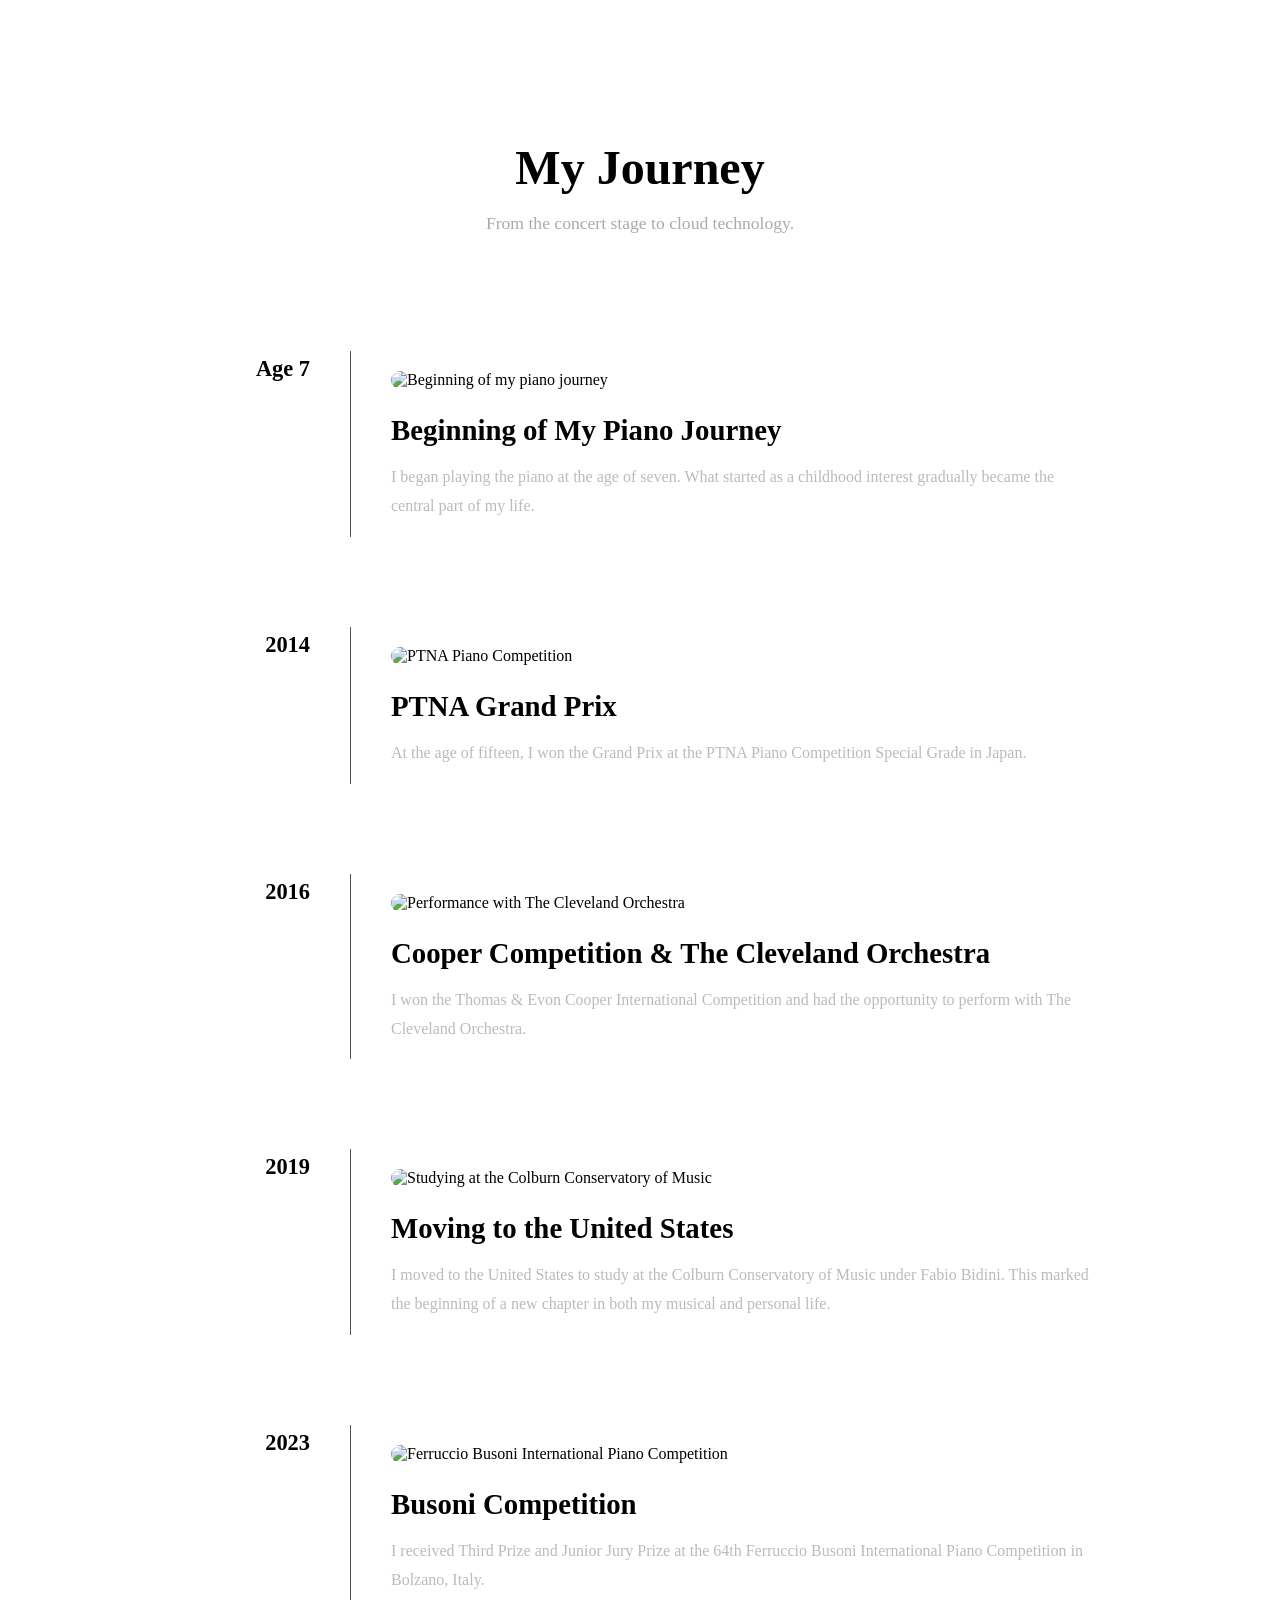
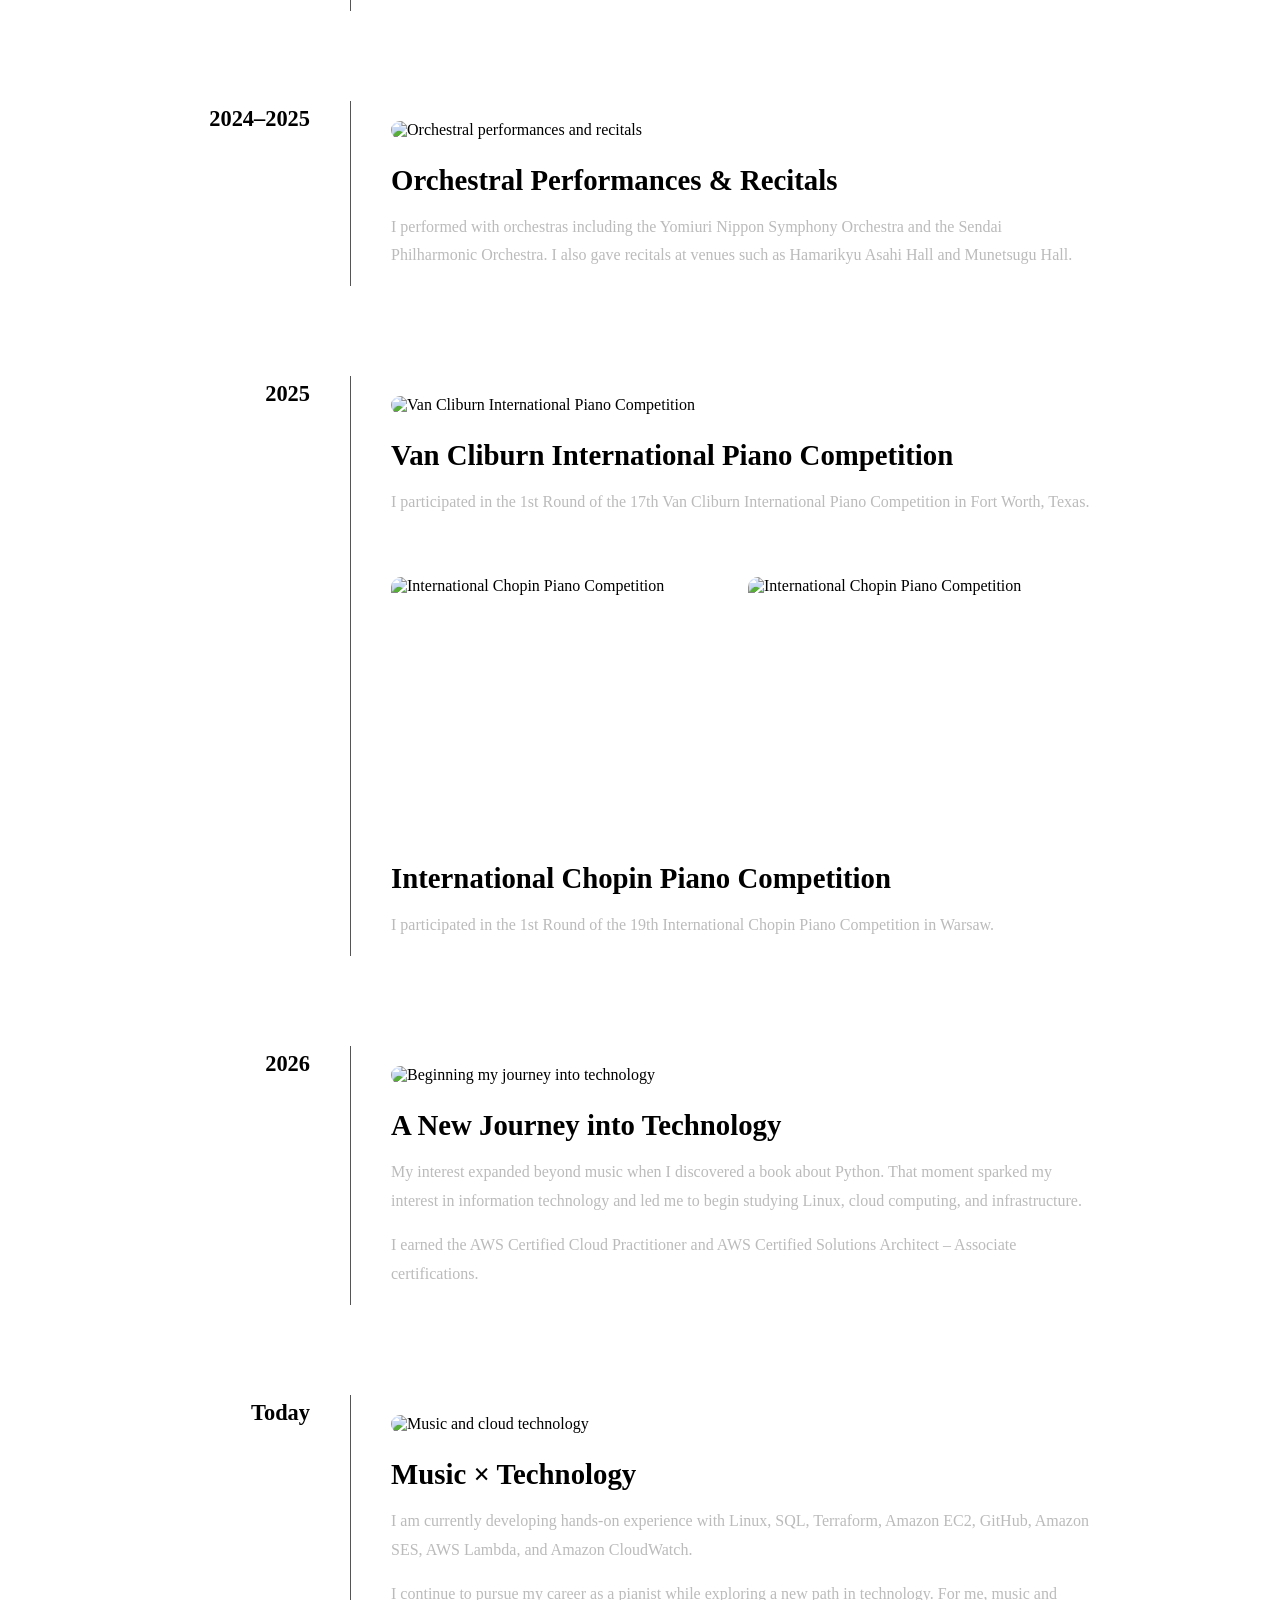
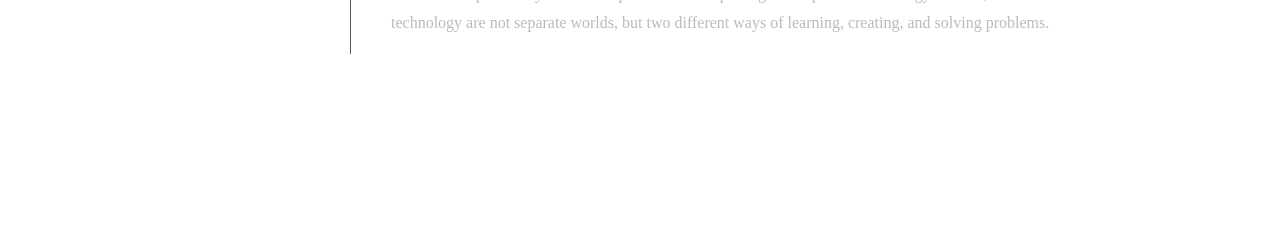
==== journey.html @ aa2a180c "Update journey page and hamburger menu" ====
<!DOCTYPE html>
<html lang="en">
<head>
  <meta charset="UTF-8">
  <meta name="viewport" content="width=device-width, initial-scale=1.0">
  <title>Journey | Ryota Yamazaki</title>
  <link rel="stylesheet" href="style.css">
  <link rel="stylesheet" href="css/journey.css">
</head>

<body>

  <header class="journey-hero">
    <h1>My Journey</h1>
    <p>From the concert stage to cloud technology.</p>
  </header>

  <main class="timeline">

    <section class="timeline-item">
      <div class="year">Age 7</div>
      <div class="content">
        <img src="images/journey-age7.jpg" alt="Beginning of my piano journey">
        <h2>Beginning of My Piano Journey</h2>
        <p>
          I began playing the piano at the age of seven.
          What started as a childhood interest gradually became the central part of my life.
        </p>
      </div>
    </section>

    <section class="timeline-item">
      <div class="year">2014</div>
      <div class="content">
        <img src="images/journey-2014.jpg" alt="PTNA Piano Competition">
        <h2>PTNA Grand Prix</h2>
        <p>
          At the age of fifteen, I won the Grand Prix at the
          PTNA Piano Competition Special Grade in Japan.
        </p>
      </div>
    </section>

    <section class="timeline-item">
      <div class="year">2016</div>
      <div class="content">
        <img src="images/journey-2016.jpg" alt="Performance with The Cleveland Orchestra">
        <h2>Cooper Competition & The Cleveland Orchestra</h2>
        <p>
          I won the Thomas & Evon Cooper International Competition
          and had the opportunity to perform with The Cleveland Orchestra.
        </p>
      </div>
    </section>

    <section class="timeline-item">
      <div class="year">2019</div>
      <div class="content">
        <img src="images/journey-2019.jpg" alt="Studying at the Colburn Conservatory of Music">
        <h2>Moving to the United States</h2>
        <p>
          I moved to the United States to study at the
          Colburn Conservatory of Music under Fabio Bidini.
          This marked the beginning of a new chapter in both my musical and personal life.
        </p>
      </div>
    </section>

    <section class="timeline-item">
      <div class="year">2023</div>
      <div class="content">
        <img src="https://d1cycl5gn4q5hu.cloudfront.net/busoni-final.JPG" alt="Ferruccio Busoni International Piano Competition">
        <h2>Busoni Competition</h2>
        <p>
          I received Third Prize and Junior Jury Prize at the 64th Ferruccio Busoni
          International Piano Competition in Bolzano, Italy.
        </p>
      </div>
    </section>

    <section class="timeline-item">
      <div class="year">2024–2025</div>
      <div class="content">
        <img src="images/journey-2024.jpg" alt="Orchestral performances and recitals">
        <h2>Orchestral Performances & Recitals</h2>
        <p>
          I performed with orchestras including the Yomiuri Nippon Symphony Orchestra
          and the Sendai Philharmonic Orchestra.
          I also gave recitals at venues such as Hamarikyu Asahi Hall and Munetsugu Hall.
        </p>
      </div>
    </section>


<section class="timeline-item">
  <div class="year">2025</div>

  <div class="content">
    <img
      src="https://d1cycl5gn4q5hu.cloudfront.net/van-cliburn.JPG"
      alt="Van Cliburn International Piano Competition"
    >

    <h2>Van Cliburn International Piano Competition</h2>
    <p>
      I participated in the 1st Round of the 17th Van Cliburn International Piano Competition in Fort Worth, Texas.
    </p>

    <div class="chopin-gallery">
      <img
        src="https://d1cycl5gn4q5hu.cloudfront.net/chopin-competition-1.JPG"
        alt="International Chopin Piano Competition"
      >
      <img
        src="https://d1cycl5gn4q5hu.cloudfront.net/chopin-competition-2.JPG"
        alt="International Chopin Piano Competition"
      >
    </div>

    <h2>International Chopin Piano Competition</h2>
    <p>
      I participated in the 1st Round of the 19th International Chopin Piano Competition in Warsaw.
    </p>
  </div>
</section>




    <section class="timeline-item">
      <div class="year">2026</div>
      <div class="content">
        <img src="images/journey-2026.jpg" alt="Beginning my journey into technology">
        <h2>A New Journey into Technology</h2>
        <p>
          My interest expanded beyond music when I discovered a book about Python.
          That moment sparked my interest in information technology and led me to begin
          studying Linux, cloud computing, and infrastructure.
        </p>
        <p>
          I earned the AWS Certified Cloud Practitioner and
          AWS Certified Solutions Architect – Associate certifications.
        </p>
      </div>
    </section>

    <section class="timeline-item">
      <div class="year">Today</div>
      <div class="content">
        <img src="images/journey-today.jpg" alt="Music and cloud technology">
        <h2>Music × Technology</h2>
        <p>
          I am currently developing hands-on experience with Linux, SQL, Terraform,
          Amazon EC2, GitHub, Amazon SES, AWS Lambda, and Amazon CloudWatch.
        </p>
        <p>
          I continue to pursue my career as a pianist while exploring a new path
          in technology. For me, music and technology are not separate worlds,
          but two different ways of learning, creating, and solving problems.
        </p>
      </div>
    </section>

  </main>

</body>
</html>
---- css/journey.css ----
.journey-hero {
  text-align: center;
  padding: 100px 20px 60px;
}

.journey-hero h1 {
  font-size: 3rem;
  margin-bottom: 10px;
}

.journey-hero p {
  color: #aaa;
  font-size: 1.1rem;
}

.timeline {
  max-width: 900px;
  margin: 0 auto;
  padding: 40px 20px 100px;
}

.timeline-item {
  display: grid;
  grid-template-columns: 120px 1fr;
  gap: 40px;
  margin-bottom: 90px;
}

.year {
  font-size: 1.4rem;
  font-weight: bold;
  text-align: right;
  padding-top: 5px;
}

.content {
  border-left: 1px solid #555;
  padding-left: 40px;
}

.content img {
  width: 100%;
  max-width: 700px;
  max-height: 420px;
  object-fit: cover;
  border-radius: 10px;
  display: block;
  margin-top: 20px;
}

.content h2 {
  margin-top: 25px;
  margin-bottom: 12px;
  font-size: 1.8rem;
}

.content p {
  line-height: 1.8;
  color: #bbb;
}

@media (max-width: 700px) {
  .timeline-item {
    grid-template-columns: 1fr;
    gap: 15px;
  }

  .year {
    text-align: left;
  }

  .content {
    padding-left: 20px;
  }

  .journey-hero h1 {
    font-size: 2.3rem;
  }
}




.chopin-gallery {
  display: grid;
  grid-template-columns: repeat(2, 1fr);
  gap: 15px;
  margin-top: 60px;
}

.chopin-gallery img {
  width: 100%;
  height: 260px;
  object-fit: cover;
  border-radius: 10px;
  margin-top: 0;
}

@media (max-width: 700px) {
  .chopin-gallery {
    grid-template-columns: 1fr;
  }

  .chopin-gallery img {
    height: auto;
  }
}
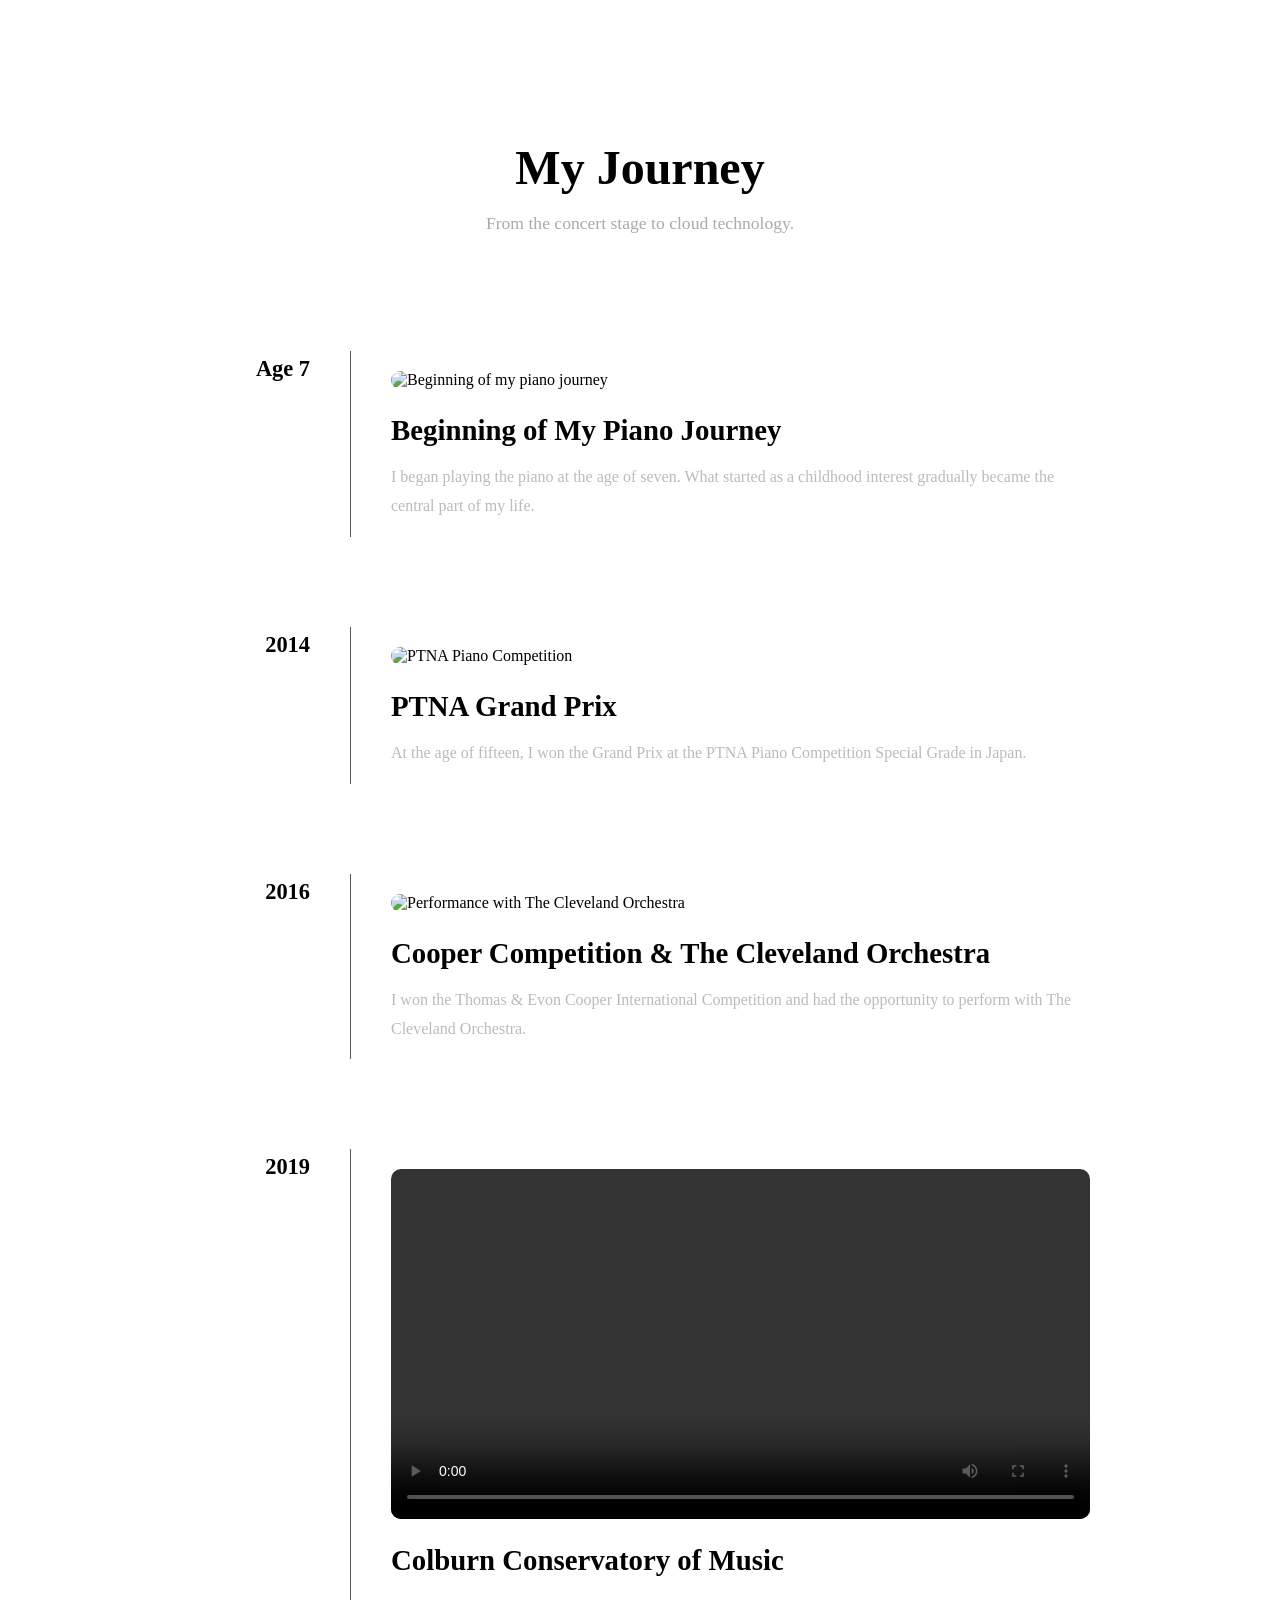
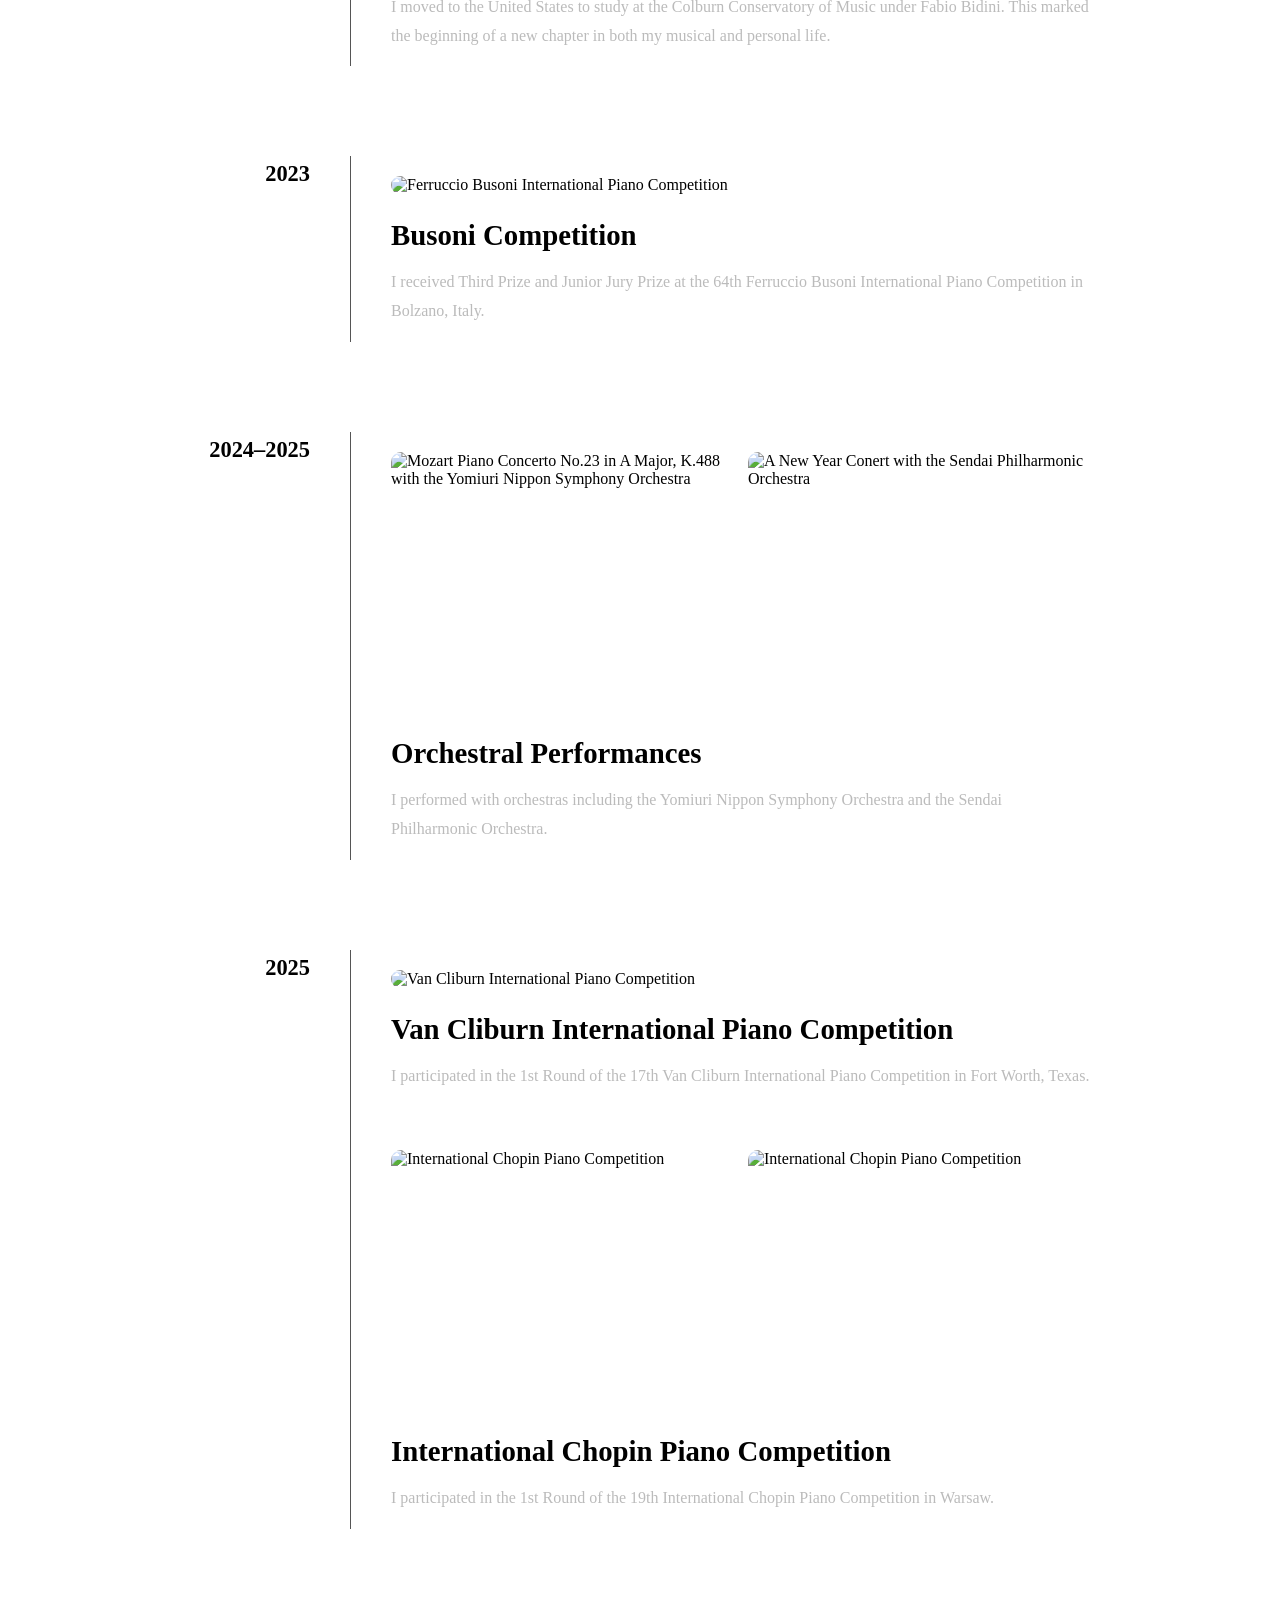
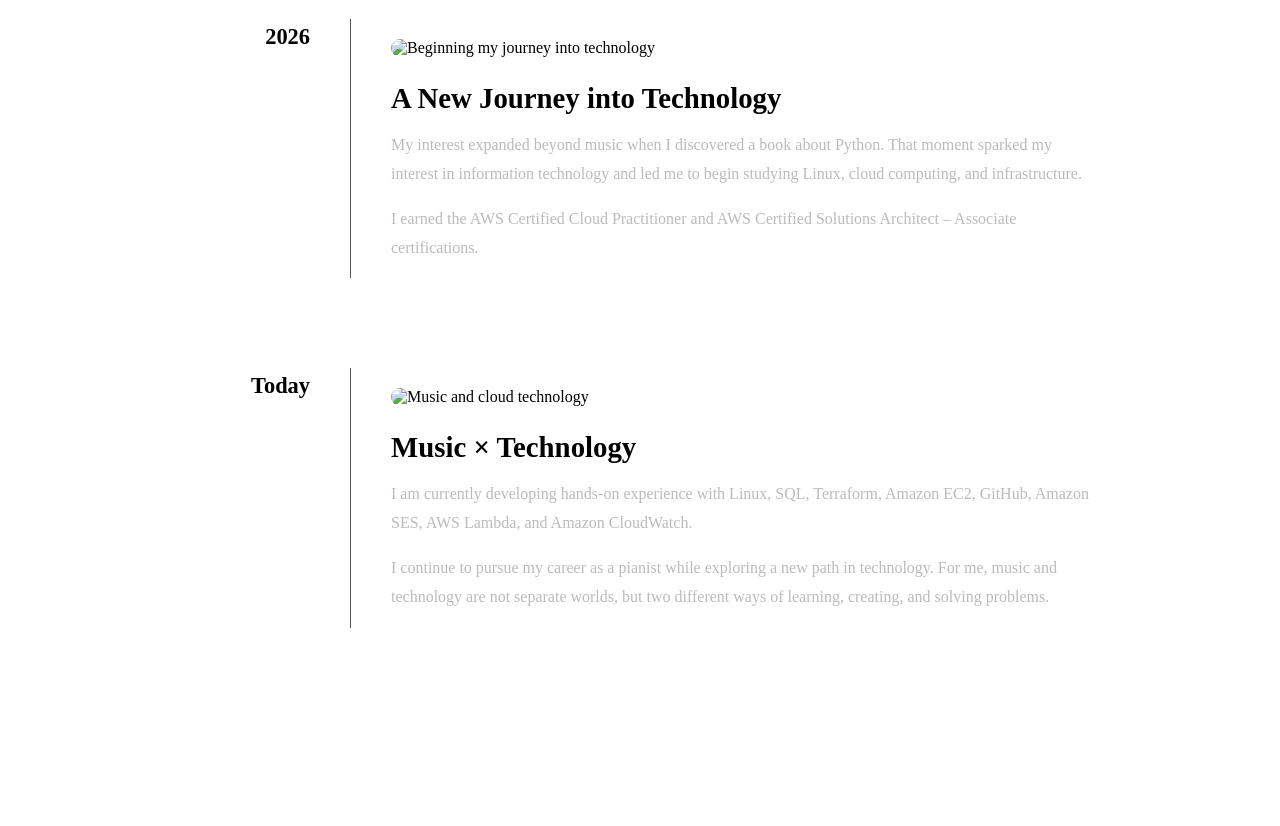
==== commit f982648f: "Update Journey Page" ====
--- a/journey.html
+++ b/journey.html
@@ -20,7 +20,7 @@
     <section class="timeline-item">
       <div class="year">Age 7</div>
       <div class="content">
-        <img src="images/journey-age7.jpg" alt="Beginning of my piano journey">
+        <img src="https://d1cycl5gn4q5hu.cloudfront.net/Young.jpg" alt="Beginning of my piano journey">
         <h2>Beginning of My Piano Journey</h2>
         <p>
           I began playing the piano at the age of seven.
@@ -32,7 +32,7 @@
     <section class="timeline-item">
       <div class="year">2014</div>
       <div class="content">
-        <img src="images/journey-2014.jpg" alt="PTNA Piano Competition">
+        <img src="https://d1cycl5gn4q5hu.cloudfront.net/PTNA.JPG" alt="PTNA Piano Competition">
         <h2>PTNA Grand Prix</h2>
         <p>
           At the age of fifteen, I won the Grand Prix at the
@@ -44,7 +44,7 @@
     <section class="timeline-item">
       <div class="year">2016</div>
       <div class="content">
-        <img src="images/journey-2016.jpg" alt="Performance with The Cleveland Orchestra">
+        <img src="https://d1cycl5gn4q5hu.cloudfront.net/Cooper.jpg" alt="Performance with The Cleveland Orchestra">
         <h2>Cooper Competition & The Cleveland Orchestra</h2>
         <p>
           I won the Thomas & Evon Cooper International Competition
@@ -56,8 +56,14 @@
     <section class="timeline-item">
       <div class="year">2019</div>
       <div class="content">
-        <img src="images/journey-2019.jpg" alt="Studying at the Colburn Conservatory of Music">
-        <h2>Moving to the United States</h2>
+
+       <video class="journey-video" controls playsinline preload="metadata">
+        <source src="https://d1cycl5gn4q5hu.cloudfront.net/Chamber.mp4"
+                type="video/mp4">
+        Your browser does not support the video tag.
+       </video>
+
+        <h2>Colburn Conservatory of Music</h2>
         <p>
           I moved to the United States to study at the
           Colburn Conservatory of Music under Fabio Bidini.
@@ -78,19 +84,28 @@
       </div>
     </section>
 
-    <section class="timeline-item">
-      <div class="year">2024–2025</div>
-      <div class="content">
-        <img src="images/journey-2024.jpg" alt="Orchestral performances and recitals">
-        <h2>Orchestral Performances & Recitals</h2>
-        <p>
-          I performed with orchestras including the Yomiuri Nippon Symphony Orchestra
-          and the Sendai Philharmonic Orchestra.
-          I also gave recitals at venues such as Hamarikyu Asahi Hall and Munetsugu Hall.
-        </p>
-      </div>
-    </section>
+<section class="timeline-item">
+  <div class="year">2024–2025</div>
 
+  <div class="content">
+
+    <div class="orchestra-gallery">
+      <img src="https://d1cycl5gn4q5hu.cloudfront.net/Yomikyo.JPG"
+           alt="Mozart Piano Concerto No.23 in A Major, K.488 with the Yomiuri Nippon Symphony Orchestra">
+
+      <img src="https://d1cycl5gn4q5hu.cloudfront.net/Sendai.JPG"
+           alt="A New Year Conert with the Sendai Philharmonic Orchestra">
+    </div>
+
+    <h2>Orchestral Performances</h2>
+
+    <p>
+      I performed with orchestras including the Yomiuri Nippon Symphony Orchestra
+      and the Sendai Philharmonic Orchestra.
+    </p>
+
+  </div>
+</section>
 
 <section class="timeline-item">
   <div class="year">2025</div>
@@ -130,7 +145,7 @@
     <section class="timeline-item">
       <div class="year">2026</div>
       <div class="content">
-        <img src="images/journey-2026.jpg" alt="Beginning my journey into technology">
+        <img src="https://d1cycl5gn4q5hu.cloudfront.net/AWS-SAA.jpg" alt="Beginning my journey into technology">
         <h2>A New Journey into Technology</h2>
         <p>
           My interest expanded beyond music when I discovered a book about Python.
@@ -147,7 +162,7 @@
     <section class="timeline-item">
       <div class="year">Today</div>
       <div class="content">
-        <img src="images/journey-today.jpg" alt="Music and cloud technology">
+        <img src="https://d1cycl5gn4q5hu.cloudfront.net/HTML.jpg" alt="Music and cloud technology">
         <h2>Music × Technology</h2>
         <p>
           I am currently developing hands-on experience with Linux, SQL, Terraform,
--- a/css/journey.css
+++ b/css/journey.css
@@ -105,3 +105,42 @@
     height: auto;
   }
 }
+
+
+
+
+
+.orchestra-gallery {
+  display: grid;
+  grid-template-columns: repeat(2, 1fr);
+  gap: 15px;
+  margin-top: 20px;
+}
+
+.orchestra-gallery img {
+  width: 100%;
+  height: 260px;
+  object-fit: cover;
+  border-radius: 10px;
+  margin-top: 0;
+}
+
+@media (max-width: 700px) {
+  .orchestra-gallery {
+    grid-template-columns: 1fr;
+  }
+
+  .orchestra-gallery img {
+    height: auto;
+  }
+}
+
+
+.journey-video {
+  width: 100%;
+  max-width: 700px;
+  max-height: 420px;
+  border-radius: 10px;
+  display: block;
+  margin-top: 20px;
+}
